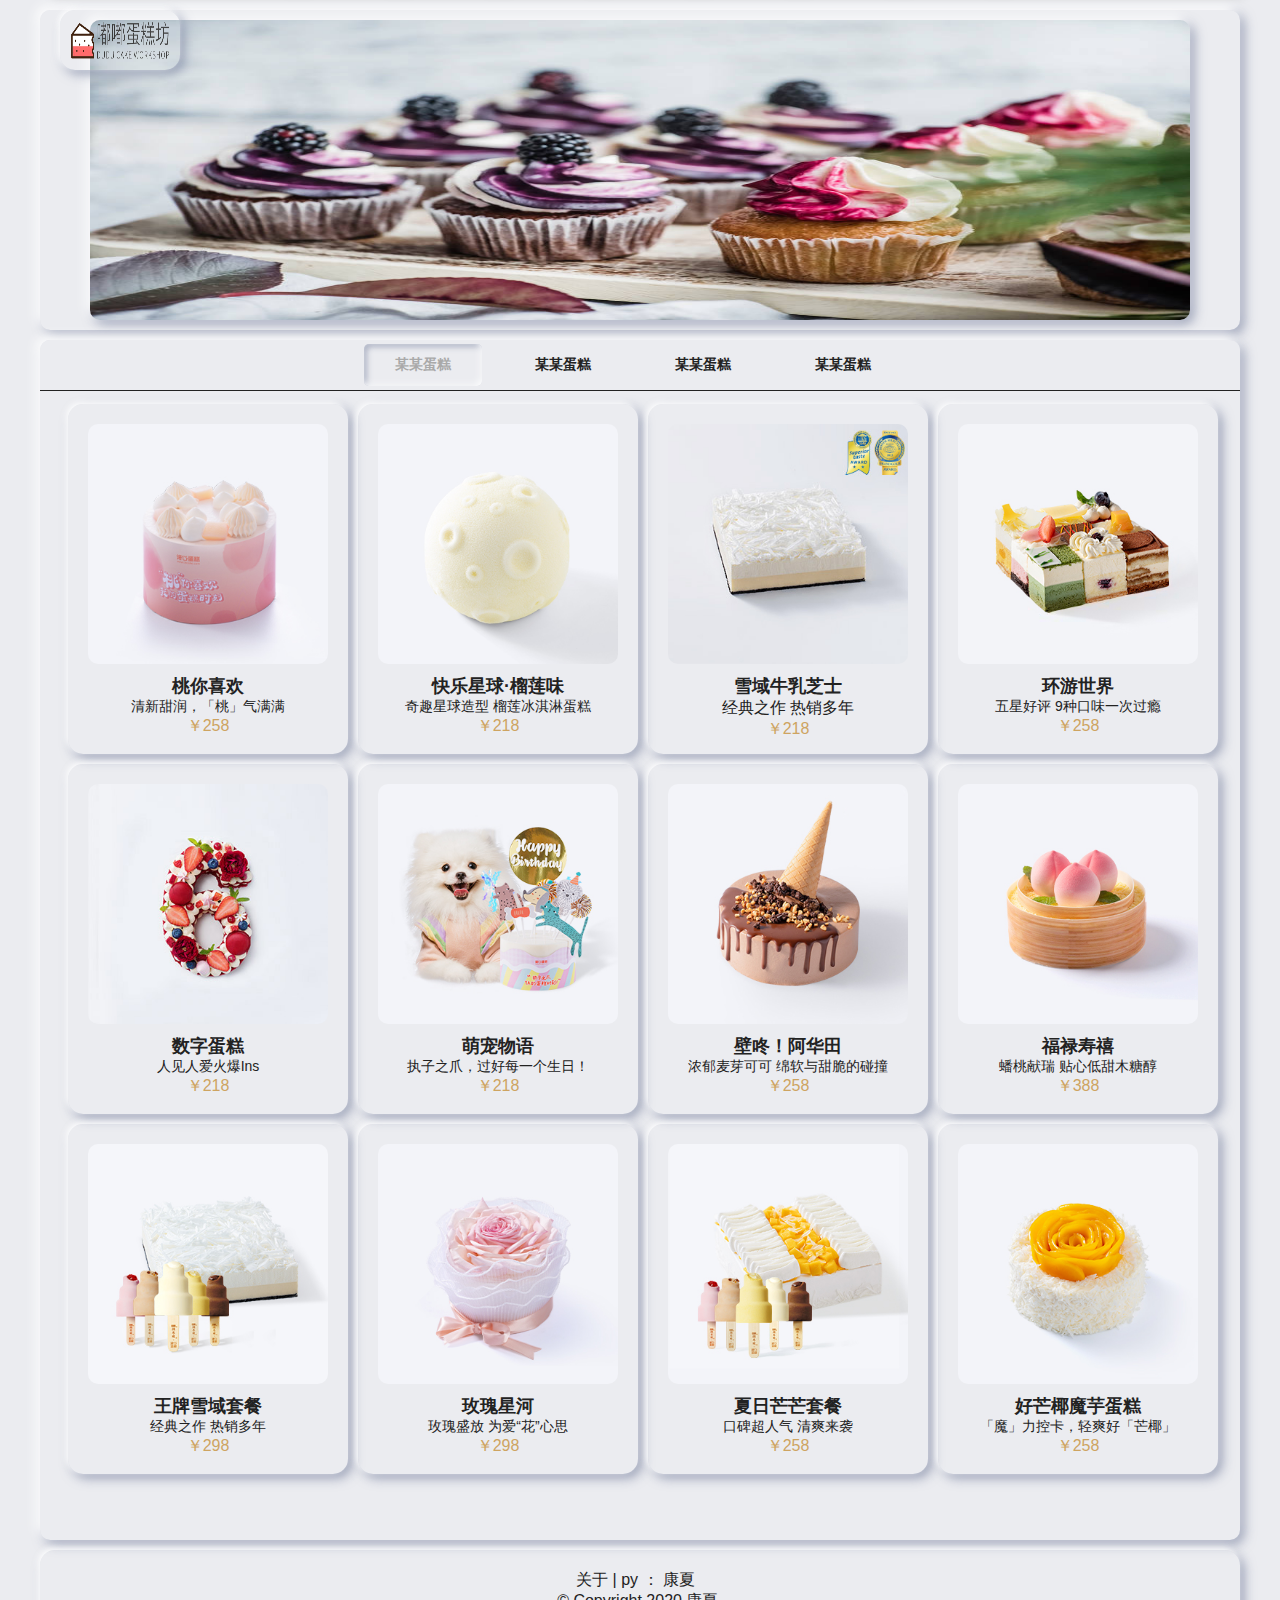
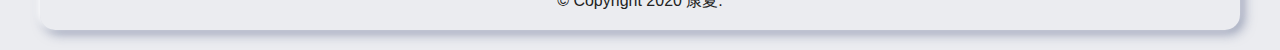
==== dg.html @ d24d9bb9 "康夏" ====
<!DOCTYPE html>
<html>

	<head>
		<meta charset="utf-8" />
		<title>万一是毕业设计</title>
		<link rel="stylesheet" type="text/css" href="css/mian.css" />
		<link rel="stylesheet" type="text/css" href="css/dg.css"/>
		<link rel="stylesheet" type="text/css" href="css/daohang.css"/>
	</head>

	<body>
		<div id="zhu">
			<!--日历-->
			<section>
				<div class="box">
					<div class="containerr">
						<div class="dycalendar"></div>
					</div>
				</div>
			</section>
			<!--回到顶部-->
			<div id="gotop">
				<img src="img/copy.png" alt="gotop" title="回到顶部">
			</div>
			<!--切换样式-->
			<div class="buttons">
				<button class='alt'>
			      <span>♥</span>
			    </button>
			</div>
			<!--顶部-->
			<div class="dingbu">
				<div class="zhezhao"></div>
				<!--logo-->
				<div class="logo" title="你点一下我呀！！！">
					<img src="img/logo.png" />
				</div>
				<!--logo end-->

				<!--关于-->
				<!--<div class="guanyu" title="关于">
					<img src="img/关于.png" />
				</div>-->
				<!--关于end-->

				<!--时间-->
				<div class="time">
					<div>
						<span class="shijian"></span>
						<span>&nbsp;pm</span>
					</div>
				</div>
				<!--时间end-->

				<!--导航栏-->
				<div class="daohang">
					<ul>
						<li class="dhg1" onclick="tz('index.html')">首页</li>
						<li class="dhg1" style="color: #007FD5;">蛋糕</li>
						<li class="dhg1" onclick="tz('jsd.html')">极速达</li>
						<li class="dhg1" onclick="tz('hd.html')">活动</li>
						<li class="dhg1" onclick="tz('sc.html')">食材</li>
						<li class="dhg1" onclick="tz('pp.html')">品牌</li>
						<li class="dhg1" onclick="tz('xw.html')">新闻</li>
						<li class="dhg1" onclick="tz('lx.html')">联系</li>
						<!--<li class="dhg8">9</li>-->
					</ul>
				</div>
				<!--导航栏end-->
			</div>
			<!--顶部end-->

			<!--内容-->
			<div class="zhu1">
				<div class="banner">
					<img src="img/11.jpg"/>
				</div>
				<div class="nr_dg">
						<main class="container">
							<div class="tab-container">
								<div class="tabs">
									<div id="tab1" class="tab active">某某蛋糕</div>
									<div id="tab2" class="tab">某某蛋糕</div>
									<div id="tab3" class="tab">某某蛋糕</div>
									<div id="tab4" class="tab">某某蛋糕</div>
								</div>
								<div class="tab-content">
									<div data-tab="tab1"class="tab_a" style="display: block">
										<ul class="mk2_a">
											<li>
												<img src="img/list/1.jpg"/>
												<div>
													<p class="wz_bt">桃你喜欢</p>
													<p class="wz_nr">清新甜润，「桃」气满满 </p>
													<p class="wz_jg">￥258</p>
												</div>
											</li>
											<li>
												<img src="img/list/2.jpg"/>
												<div>
													<p class="wz_bt">快乐星球·榴莲味</p>
													<p class="wz_nr">奇趣星球造型 榴莲冰淇淋蛋糕 </p>
													<p class="wz_jg">￥218</p>
												</div>
											</li>
											<li>
												<img src="img/list/3.jpg"/>
												<div>
													<p class="wz_bt">雪域牛乳芝士</p>
													<p class="wz _nr"> 经典之作 热销多年 </p>
													<p class="wz_jg">￥218</p>
												</div>
											</li>
											<li>
												<img src="img/list/4.jpg"/>
												<div>
													<p class="wz_bt">环游世界</p>
													<p class="wz_nr">五星好评 9种口味一次过瘾</p>
													<p class="wz_jg">￥258</p>
												</div>
											</li>
											<li>
												<img src="img/list/5.jpg"/>
												<div>
													<p class="wz_bt">数字蛋糕</p>
													<p class="wz_nr">人见人爱火爆Ins</p>
													<p class="wz_jg">￥218</p>
												</div>
											</li>
											<li>
												<img src="img/list/6.jpg"/>
												<div>
													<p class="wz_bt">萌宠物语</p>
													<p class="wz_nr">执子之爪，过好每一个生日！ </p>
													<p class="wz_jg">￥218</p>
												</div>
											</li>
											<li>
												<img src="img/list/7.jpg"/>
												<div>
													<p class="wz_bt">壁咚！阿华田</p>
													<p class="wz_nr">浓郁麦芽可可 绵软与甜脆的碰撞 </p>
													<p class="wz_jg">￥258</p>
												</div>
											</li>
											<li>
												<img src="img/list/8.jpg"/>
												<div>
													<p class="wz_bt">福禄寿禧</p>
													<p class="wz_nr"> 蟠桃献瑞 贴心低甜木糖醇</p>
													<p class="wz_jg">￥388</p>
												</div>
											</li>
											<li>
												<img src="img/list/9.jpg"/>
												<div>
													<p class="wz_bt">王牌雪域套餐</p>
													<p class="wz_nr">经典之作 热销多年 </p>
													<p class="wz_jg">￥298</p>
												</div>
											</li>
											<li>
												<img src="img/list/10.jpg"/>
												<div>
													<p class="wz_bt">玫瑰星河</p>
													<p class="wz_nr"> 玫瑰盛放 为爱“花”心思</p>
													<p class="wz_jg">￥298</p>
												</div>
											</li>
											<li>
												<img src="img/list/11.jpg"/>
												<div>
													<p class="wz_bt">夏日芒芒套餐</p>
													<p class="wz_nr"> 口碑超人气  清爽来袭</p>
													<p class="wz_jg">￥258</p>
												</div>
											</li>
											<li>
												<img src="img/list/12.jpg"/>
												<div>
													<p class="wz_bt">好芒椰魔芋蛋糕</p>
													<p class="wz_nr">「魔」力控卡，轻爽好「芒椰」 </p>
													<p class="wz_jg">￥258</p>
												</div>
											</li>
										</ul>
									</div>
									<div data-tab="tab2"class="tab_a" style="display: none">
										<ul class="mk2_a">
											<li>
												<img src="img/list/1.jpg"/>
												<div>
													<p class="wz_bt">桃你喜欢</p>
													<p class="wz_nr">清新甜润，「桃」气满满 </p>
													<p class="wz_jg">￥258</p>
												</div>
											</li>
											<li>
												<img src="img/list/2.jpg"/>
												<div>
													<p class="wz_bt">快乐星球·榴莲味</p>
													<p class="wz_nr">奇趣星球造型 榴莲冰淇淋蛋糕 </p>
													<p class="wz_jg">￥218</p>
												</div>
											</li>
											<li>
												<img src="img/list/3.jpg"/>
												<div>
													<p class="wz_bt">雪域牛乳芝士</p>
													<p class="wz _nr"> 经典之作 热销多年 </p>
													<p class="wz_jg">￥218</p>
												</div>
											</li>
											<li>
												<img src="img/list/4.jpg"/>
												<div>
													<p class="wz_bt">环游世界</p>
													<p class="wz_nr">五星好评 9种口味一次过瘾</p>
													<p class="wz_jg">￥258</p>
												</div>
											</li>
											<li>
												<img src="img/list/5.jpg"/>
												<div>
													<p class="wz_bt">数字蛋糕</p>
													<p class="wz_nr">人见人爱火爆Ins</p>
													<p class="wz_jg">￥218</p>
												</div>
											</li>
											<li>
												<img src="img/list/6.jpg"/>
												<div>
													<p class="wz_bt">萌宠物语</p>
													<p class="wz_nr">执子之爪，过好每一个生日！ </p>
													<p class="wz_jg">￥218</p>
												</div>
											</li>
											<li>
												<img src="img/list/7.jpg"/>
												<div>
													<p class="wz_bt">壁咚！阿华田</p>
													<p class="wz_nr">浓郁麦芽可可 绵软与甜脆的碰撞 </p>
													<p class="wz_jg">￥258</p>
												</div>
											</li>
											<li>
												<img src="img/list/8.jpg"/>
												<div>
													<p class="wz_bt">福禄寿禧</p>
													<p class="wz_nr"> 蟠桃献瑞 贴心低甜木糖醇</p>
													<p class="wz_jg">￥388</p>
												</div>
											</li>
											<li>
												<img src="img/list/9.jpg"/>
												<div>
													<p class="wz_bt">王牌雪域套餐</p>
													<p class="wz_nr">经典之作 热销多年 </p>
													<p class="wz_jg">￥298</p>
												</div>
											</li>
											<li>
												<img src="img/list/10.jpg"/>
												<div>
													<p class="wz_bt">玫瑰星河</p>
													<p class="wz_nr"> 玫瑰盛放 为爱“花”心思</p>
													<p class="wz_jg">￥298</p>
												</div>
											</li>
											<li>
												<img src="img/list/11.jpg"/>
												<div>
													<p class="wz_bt">夏日芒芒套餐</p>
													<p class="wz_nr"> 口碑超人气  清爽来袭</p>
													<p class="wz_jg">￥258</p>
												</div>
											</li>
											<li>
												<img src="img/list/12.jpg"/>
												<div>
													<p class="wz_bt">好芒椰魔芋蛋糕</p>
													<p class="wz_nr">「魔」力控卡，轻爽好「芒椰」 </p>
													<p class="wz_jg">￥258</p>
												</div>
											</li>
										</ul>
									</div>
									<div data-tab="tab3"class="tab_a" style="display: none">
										<ul class="mk2_a">
											<li>
												<img src="img/list/1.jpg"/>
												<div>
													<p class="wz_bt">桃你喜欢</p>
													<p class="wz_nr">清新甜润，「桃」气满满 </p>
													<p class="wz_jg">￥258</p>
												</div>
											</li>
											<li>
												<img src="img/list/2.jpg"/>
												<div>
													<p class="wz_bt">快乐星球·榴莲味</p>
													<p class="wz_nr">奇趣星球造型 榴莲冰淇淋蛋糕 </p>
													<p class="wz_jg">￥218</p>
												</div>
											</li>
											<li>
												<img src="img/list/3.jpg"/>
												<div>
													<p class="wz_bt">雪域牛乳芝士</p>
													<p class="wz _nr"> 经典之作 热销多年 </p>
													<p class="wz_jg">￥218</p>
												</div>
											</li>
											<li>
												<img src="img/list/4.jpg"/>
												<div>
													<p class="wz_bt">环游世界</p>
													<p class="wz_nr">五星好评 9种口味一次过瘾</p>
													<p class="wz_jg">￥258</p>
												</div>
											</li>
											<li>
												<img src="img/list/5.jpg"/>
												<div>
													<p class="wz_bt">数字蛋糕</p>
													<p class="wz_nr">人见人爱火爆Ins</p>
													<p class="wz_jg">￥218</p>
												</div>
											</li>
											<li>
												<img src="img/list/6.jpg"/>
												<div>
													<p class="wz_bt">萌宠物语</p>
													<p class="wz_nr">执子之爪，过好每一个生日！ </p>
													<p class="wz_jg">￥218</p>
												</div>
											</li>
											<li>
												<img src="img/list/7.jpg"/>
												<div>
													<p class="wz_bt">壁咚！阿华田</p>
													<p class="wz_nr">浓郁麦芽可可 绵软与甜脆的碰撞 </p>
													<p class="wz_jg">￥258</p>
												</div>
											</li>
											<li>
												<img src="img/list/8.jpg"/>
												<div>
													<p class="wz_bt">福禄寿禧</p>
													<p class="wz_nr"> 蟠桃献瑞 贴心低甜木糖醇</p>
													<p class="wz_jg">￥388</p>
												</div>
											</li>
											<li>
												<img src="img/list/9.jpg"/>
												<div>
													<p class="wz_bt">王牌雪域套餐</p>
													<p class="wz_nr">经典之作 热销多年 </p>
													<p class="wz_jg">￥298</p>
												</div>
											</li>
											<li>
												<img src="img/list/10.jpg"/>
												<div>
													<p class="wz_bt">玫瑰星河</p>
													<p class="wz_nr"> 玫瑰盛放 为爱“花”心思</p>
													<p class="wz_jg">￥298</p>
												</div>
											</li>
											<li>
												<img src="img/list/11.jpg"/>
												<div>
													<p class="wz_bt">夏日芒芒套餐</p>
													<p class="wz_nr"> 口碑超人气  清爽来袭</p>
													<p class="wz_jg">￥258</p>
												</div>
											</li>
											<li>
												<img src="img/list/12.jpg"/>
												<div>
													<p class="wz_bt">好芒椰魔芋蛋糕</p>
													<p class="wz_nr">「魔」力控卡，轻爽好「芒椰」 </p>
													<p class="wz_jg">￥258</p>
												</div>
											</li>
										</ul>
									</div>
									<div data-tab="tab4"class="tab_a" style="display: none">
										<ul class="mk2_a">
											<li>
												<img src="img/list/1.jpg"/>
												<div>
													<p class="wz_bt">桃你喜欢</p>
													<p class="wz_nr">清新甜润，「桃」气满满 </p>
													<p class="wz_jg">￥258</p>
												</div>
											</li>
											<li>
												<img src="img/list/2.jpg"/>
												<div>
													<p class="wz_bt">快乐星球·榴莲味</p>
													<p class="wz_nr">奇趣星球造型 榴莲冰淇淋蛋糕 </p>
													<p class="wz_jg">￥218</p>
												</div>
											</li>
											<li>
												<img src="img/list/3.jpg"/>
												<div>
													<p class="wz_bt">雪域牛乳芝士</p>
													<p class="wz _nr"> 经典之作 热销多年 </p>
													<p class="wz_jg">￥218</p>
												</div>
											</li>
											<li>
												<img src="img/list/4.jpg"/>
												<div>
													<p class="wz_bt">环游世界</p>
													<p class="wz_nr">五星好评 9种口味一次过瘾</p>
													<p class="wz_jg">￥258</p>
												</div>
											</li>
											<li>
												<img src="img/list/5.jpg"/>
												<div>
													<p class="wz_bt">数字蛋糕</p>
													<p class="wz_nr">人见人爱火爆Ins</p>
													<p class="wz_jg">￥218</p>
												</div>
											</li>
											<li>
												<img src="img/list/6.jpg"/>
												<div>
													<p class="wz_bt">萌宠物语</p>
													<p class="wz_nr">执子之爪，过好每一个生日！ </p>
													<p class="wz_jg">￥218</p>
												</div>
											</li>
											<li>
												<img src="img/list/7.jpg"/>
												<div>
													<p class="wz_bt">壁咚！阿华田</p>
													<p class="wz_nr">浓郁麦芽可可 绵软与甜脆的碰撞 </p>
													<p class="wz_jg">￥258</p>
												</div>
											</li>
											<li>
												<img src="img/list/8.jpg"/>
												<div>
													<p class="wz_bt">福禄寿禧</p>
													<p class="wz_nr"> 蟠桃献瑞 贴心低甜木糖醇</p>
													<p class="wz_jg">￥388</p>
												</div>
											</li>
											<li>
												<img src="img/list/9.jpg"/>
												<div>
													<p class="wz_bt">王牌雪域套餐</p>
													<p class="wz_nr">经典之作 热销多年 </p>
													<p class="wz_jg">￥298</p>
												</div>
											</li>
											<li>
												<img src="img/list/10.jpg"/>
												<div>
													<p class="wz_bt">玫瑰星河</p>
													<p class="wz_nr"> 玫瑰盛放 为爱“花”心思</p>
													<p class="wz_jg">￥298</p>
												</div>
											</li>
											<li>
												<img src="img/list/11.jpg"/>
												<div>
													<p class="wz_bt">夏日芒芒套餐</p>
													<p class="wz_nr"> 口碑超人气  清爽来袭</p>
													<p class="wz_jg">￥258</p>
												</div>
											</li>
											<li>
												<img src="img/list/12.jpg"/>
												<div>
													<p class="wz_bt">好芒椰魔芋蛋糕</p>
													<p class="wz_nr">「魔」力控卡，轻爽好「芒椰」 </p>
													<p class="wz_jg">￥258</p>
												</div>
											</li>
										</ul>
									</div>
								</div>
							</div>
						</main>
					</div>
			</div>
			<!--内容end-->

			<!--底部布局-->
			<div class="bottom">
				<div>
					<p>
						关于&nbsp;|&nbsp;py&nbsp：&nbsp康夏&nbsp&nbsp
					</p>
					<p>
						© Copyright 2020 康夏.
					</p>
				</div>
			</div>
			<!--底部end-->
		</div>
		<script src="js/qiehuan.js" type="text/javascript" charset="utf-8"></script>
		<script src="js/index.js" type="text/javascript" charset="utf-8"></script>
		<script src="js/dycalendar.min.js" type="text/javascript" charset="utf-8"></script>
		<script src="js/rili.js" type="text/javascript" charset="utf-8"></script>
		<script src="js/tab.js" type="text/javascript" charset="utf-8"></script>
</html>
---- css/mian.css ----
html,
body {
	-moz-user-select: none;
	-khtml-user-select: none;
	user-select: none;
}

h3,p,.daohang>ul li,
.time:hover {
	cursor: pointer;
}
ul li{
	list-style: none;
}
html {
	--bg: #ebecf0;
	--base: #222;
	--radius: 50px;
	background: var(--bg);
}

* {
	/*color: var(--base)!important;*/
	padding: 0;
	margin: 0;
	box-sizing: border-box;
	font-family: '楷体_GB2312', sans-serif;
}

body {
	/*background: #ebecf0;*/
	display: flex;
	justify-content: center;
	align-items: center;
	min-height: 100vh;
	/*background: #ebecf0;*/
	color: var(--base);
	background: var(--bg);
}

img,button {
	outline: none ! important;
}

#zhu {
	width: 1200px;
	/*background: #ebecf0;*/
	margin: 0 auto;
	position: relative;
}


/*圆角样式,平移*/

.dingbu,
.bottom {
	box-shadow: -2px -2px 6px rgb(255, 255, 255), 4px 4px 12px rgba(121, 130, 160, 0.747);
}


/*平移*/

.bottom,
.zhu1 {
	animation: zhu1 1s linear forwards;
}


/*切换样式*/

.buttons {
	display: block;
	margin-left: 1250px;
	margin-top: -5px;
	justify-content: flex-start;
	z-index: 999;
	position: fixed;
}

button {
	color: var(--base);
	display: inherit;
	background: var(--bg);
	width: 60px;
	height: 60px;
	font-weight: 6000;
	margin-top: 20px;
	font-family: termina, sans-serif;
	font-size: 2rem;
	border-radius: var(--radius);
	z-index: 1;
	transform-style: preserve-3d;
	transition: 0.2s ease-out;
}

button:hover.main span {
	color: #fff;
	mix-blend-mode: difference;
}

button:hover.alt span {
	mix-blend-mode: difference;
	color: white;
}

button.main {
	background: var(--base);
	color: var(--bg);
}

button::before {
	content: "";
	position: absolute;
	left: 0;
	top: 0;
	width: 100%;
	height: 100%;
	border-radius: var(--radius);
	z-index: 2;
	box-shadow: -5px -6px 10px var(--bg);
	-webkit-filter: brightness(1.2);
	filter: brightness(1.2);
	-webkit-transition: 0.3s ease-out;
	transition: 0.3s ease-out;
	pointer-events: none;
}

button::after {
	content: "";
	position: absolute;
	left: 0;
	top: 0;
	width: 100%;
	height: 100%;
	border-radius: var(--radius);
	z-index: 2;
	box-shadow: 5px 10px 15px var(--bg);
	-webkit-filter: brightness(0.8);
	filter: brightness(0.8);
	-webkit-transition: 0.3s ease-out;
	transition: 0.3s ease-out;
	pointer-events: none;
}

button:active.alt::after {
	box-shadow: inset 4px 4px 8px var(--bg);
}

button:active.alt::before {
	box-shadow: inset -2px -2px 8px var(--bg);
}

button:active.main::after {
	box-shadow: 2px 5px 6px var(--bg);
}

button:active.main::before {
	box-shadow: inset -2px -2px 8px var(--base);
}


/*日历*/

section .box {
	position: fixed;
	z-index: 100;
	display: none;
}

section .box .containerr {
	position: relative;
	display: flex;
	justify-content: center;
	align-items: center;
	width: 400px;
	height: 330px;
	top: 90px;
	left: 910px;
	background-color: rgba(255, 255, 255, 0.1);
	box-shadow: 0 25px 45px rgba(0, 0, 0, 0.1);
	border: 1px solid rgba(255, 255, 255, .5);
	border-right: 1px solid rgba(255, 255, 255, .2);
	border-bottom: 1px solid rgba(255, 255, 255, .2);
	border-radius: 10px;
	backdrop-filter: blur(10px);
	/* -webkit-backdrop-filter: blur(50px); */
	-moz-backdrop-filter: blur(20px);
	/* filter: grayscale(50%); */
	/* filter: opacity(50%) */
	/* filter: blur(2px); */
}

section .box .containerr .dycalendar {
	width: 90%;
}

section .box .containerr .dycalendar table {
	width: 100%;
	margin-top: 30px;
	/*margin: 20px;*/
}

.dycalendar-month-container .dycalendar-body table tr td {
	color: var(--base);
	cursor: pointer;
	/*margin-top: 300px;*/
}

.dycalendar-month-container .dycalendar-body table tr:nth-child(1) td {
	background-color: rgba(255, 255, 255, 0.5);
	border-radius: 10px;
	font-weight: 400;
	/*margin-top: 100px;*/
}

.dycalendar-month-container .dycalendar-body table tr td:hover {
	background-color: #fff;
	border-radius: 10px;
	color: #000;
}

.dycalendar-month-container .dycalendar-target-date,
.dycalendar-month-container .dycalendar-today-date {
	background-color: #fff;
	color: #000 !important;
}

.dycalendar-month-container .dycalendar-header .dycalendar-prev-next-btn.prev-btn,
.dycalendar-month-container .dycalendar-header .dycalendar-prev-next-btn.next-btn {
	background-color: rgba(255, 255, 255, 0.1);
	color: var(--base);
	width: 14px;
	height: 13px;
	border-radius: 10px;
	display: flex;
	justify-content: center;
	align-items: center;
	font-size: 20px;
}

.dycalendar-month-container .dycalendar-span-month-year {
	color: var(--base);
	width: 100%;
	height: 3px;
	display: flex;
	justify-content: center;
	align-items: center;
	font-size: 18px;
}

.dycalendar-container {
	display: inline-block;
	border: 1px solid #eee;
}

.dycalendar-container.round-edge {
	border-radius: 5%;
	-o-border-radius: 5%;
	-moz-border-radius: 5%;
	-webkit-border-radius: 5%;
}

.dycalendar-day-container {
	padding: 10px;
	text-align: center;
	font-family: Arial;
}

.dycalendar-day-container div {
	padding: 0;
	margin-bottom: 10px;
}

.dycalendar-day-container .dycalendar-span-day {
	font-size: 110%;
}

.dycalendar-day-container .dycalendar-span-date {
	font-size: 250%;
}

.dycalendar-day-container .dycalendar-span-month-year {
	font-size: 90%;
}

.dycalendar-month-container {
	/*padding: 10px;*/
	margin-top: 60px;
	text-align: center;
	font-family: Arial;
	height: 300px;
}

.dycalendar-month-container div {
	padding: 0;
	margin-bottom: 10px;
}

.dycalendar-month-container .dycalendar-header {
	position: relative;
}

.dycalendar-month-container .dycalendar-header .dycalendar-prev-next-btn {
	position: absolute;
	top: 0;
	cursor: pointer;
}

.dycalendar-month-container .dycalendar-header .dycalendar-prev-next-btn.prev-btn {
	left: 70px;
	top: -5px;
}

.dycalendar-month-container .dycalendar-header .dycalendar-prev-next-btn.next-btn {
	right: 70px;
	top: -5px;
}

.dycalendar-month-container .dycalendar-span-month-year {
	margin: 5px;
	cursor: pointer;
}

.dycalendar-month-container .dycalendar-body table tr td {
	padding: 7px;
}

.dycalendar-month-container .dycalendar-target-date,
.dycalendar-month-container .dycalendar-today-date {
	background-color: #fff;
	color: #fff;
	border-radius: 10px;
}

.dycalendar-container.gradient {
	background: #fff;
	background: linear-gradient(#fff, #d3d3d3);
	background: -o-linear-gradient(#fff, #d3d3d3);
	background: -moz-linear-gradient(#fff, #d3d3d3);
	background: -webkit-linear-gradient(#fff, #d3d3d3);
}

.dycalendar-container.skin-black {
	color: #fff;
	background-color: #111;
	border: 0;
}

.dycalendar-container.skin-black.gradient {
	background: #fff;
	background: linear-gradient(#555, #111);
	background: -o-linear-gradient(#555, #111);
	background: -moz-linear-gradient(#555, #111);
	background: -webkit-linear-gradient(#555, #111);
}

.dycalendar-container.skin-black .dycalendar-target-date,
.dycalendar-container.skin-black .dycalendar-today-date {
	background-color: #fff;
	color: #111;
	border-radius: 2px;
}

.dycalendar-container.skin-blue {
	color: #fff;
	background-color: #3c99d3;
	border: 0;
}

.dycalendar-container.skin-blue.gradient {
	background: #3c99d3;
	background: linear-gradient(#5ebbf5, #3c99d3);
	background: -o-linear-gradient(#5ebbf5, #3c99d3);
	background: -moz-linear-gradient(#5ebbf5, #3c99d3);
	background: -webkit-linear-gradient(#5ebbf5, #3c99d3);
}

.dycalendar-container.skin-blue .dycalendar-target-date,
.dycalendar-container.skin-blue .dycalendar-today-date {
	background-color: #fff;
	color: #3c99d3;
	border-radius: 2px;
}

.dycalendar-container.skin-green {
	color: #fff;
	background-color: #2bb063;
	border: 0;
}

.dycalendar-container.skin-green.gradient {
	background: #2bb063;
	background: linear-gradient(#3dd175, #2bb063);
	background: -o-linear-gradient(#3dd175, #2bb063);
	background: -moz-linear-gradient(#3dd175, #2bb063);
	background: -webkit-linear-gradient(#3dd175, #2bb063)
}

.dycalendar-container.skin-green .dycalendar-target-date,
.dycalendar-container.skin-green .dycalendar-today-date {
	background-color: #fff;
	background-color: #fff;
	color: #975ea4;
	border-radius: 2px;
}

.dycalendar-container.skin-red {
	color: #fff;
	background-color: #e94d40;
}
/*顶部的(导航+关于)*/
	
	.dingbu {
		height: 80px;
		width: 1200px;
		top: -90px;
		left: 0;
		right: 0;
		margin: 0 auto;
		position: fixed;
		background: var(--bg);
		/*background: rgba(0,0,0,0);*/
		border-radius: 0 0 10px 10px;
		box-shadow: 1px 0px 0px rgba(0, 0, 0, 0.1) inset, 8px 5px 10px darkgray;
		z-index: 20;
		animation: dingbu 1s linear forwards;
	}
	
	@keyframes dingbu {
		0% {
			top: -90;
		}
		100% {
			top: 0px;
		}
	}
	
	@keyframes dingbu1 {
		0% {
			top: 0;
		}
		100% {
			top: -90px;
		}
	}
	/*logo的*/
	
	.logo {
		width: 100px;
		height: 50px;
		position: fixed;
		top: 10px;
		margin-left: 20px;
		z-index: 6666;
		cursor: pointer;
		animation: logo1 3s linear;
		/*z-index: 6666;*/
	}
	/*进入动画—跳动*/
	
	@keyframes logo1 {
		0% {
			top: -55px;
			transform: scale(0.9);
		}
		25% {
			top: 30px;
			transform: scale(0.8);
		}
		50% {
			top: 0px;
			transform: scale(0.9);
		}
		65% {
			top: 25px;
			transform: scale(0.8);
		}
		75% {
			top: 10px;
			transform: scale(0.9);
		}
		85% {
			top: 5px;
			transform: scale(0.8);
		}
		100% {
			top: 10px;
			transform: scale(1);
		}
	}
	
	@keyframes logo {
		0% {
			transform: scale(1);
			margin-left: 20px;
		}
		20% {
			transform: scale(0.9);
			margin-left: 20px;
		}
		50% {
			transform: scale(1);
			margin-left: 20px;
		}
		100% {
			margin-left: -130px;
		}
	}
	
	@keyframes logo2 {
		0% {
			transform: scale(1);
			margin-left: -130px;
		}
		20% {
			transform: scale(0.9);
			margin-left: -130px;
		}
		50% {
			transform: scale(1);
			margin-left: -130px;
		}
		100% {
			margin-left: 20px;
		}
	}
	
	.logo>img {
		width: 120px;
		height: 60px;
		border-radius: 15px;
		/*box-shadow: 8px 5px 10px darkgray;*/
		box-shadow: -2px -2px 6px rgb(255, 255, 255), 4px 4px 12px rgba(121, 130, 160, 0.747);
	}
	/*end*/
		/*导航*/
	
	.daohang {
		width: 850px;
		height: 70px;
		/*background: lawngreen;*/
		position: absolute;
		top: 5px;
		left: 150px;
	}
	.daohang>ul li a{
		text-decoration: none;
		color: var(--base);
	}
	.daohang>ul li {
		/*width: 0px;
	height: 0px;
	margin-left: 20px;
	border-radius: 100px;
	background: #fff;
	box-shadow: 0.1px 0.1px 0.1px rgba(0,0,0,0.2) inset,8px 5px 10px darkgray;
	list-style: none;
	position: absolute;
	text-align: center;
	line-height: 70px;
	color: rgba(0,0,0,0);
	cursor: pointer;
	*/
		position: absolute;
		/*width: 60%;*/
		/*padding:10px ;*/
		box-shadow: -2px -2px 6px rgb(255, 255, 255), 4px 4px 12px rgba(121, 130, 160, 0.747);
		/*background: #ebecf0;*/
		outline: none;
		border: none;
		font-size: 18px;
		border-radius: 50px;
		margin-bottom: 15px;
		color: var(--base);
		font-weight: 500;
		font-family: 'Poppins', sans-serif;
		display: inline-block;
		text-align: center;
		line-height: 70px;
	}

	/*遮罩*/
	
	.zhezhao {
		position: absolute;
		width: 120px;
		height: 80px;
		background: var(--bg);
		/*opacity: 0.5;*/
		left: 10px;
		z-index: 2;
	}
		/*时间*/
	
	.time {
		width: 80px;
		height: 50px;
		text-align: center;
		/*background: #ebecf0;*/
		box-shadow: -2px -2px 6px rgb(255, 255, 255), 4px 4px 12px rgba(121, 130, 160, 0.747);
		position: absolute;
		right: 15px;
		top: 15px;
		border-radius: 30px;
	}
	
	.time:active {
		box-shadow: inset -2px -2px 6px rgb(255, 255, 255), inset 2px 2px 6px rgba(121, 130, 160, 0.747);
		color: #185ef0;
	}
	
	.time>div {
		width: 110px;
		height: 25px;
		position: absolute;
		top: 15px;
		left: 5px;
		border-radius: 30px;
	}
	
	.time>div>span {
		float: left;
		line-height: 20px;
		font-size: 10px;
	}
	/*end*/
		/*回到顶部*/
	
	#gotop {
		position: fixed;
		display: none;
		margin-left: 1250px;
		bottom: 40px;
	}
	
	#gotop img {
		width: 80px;
		height: 100px;
	}
	
	#gotop img:hover {
		cursor: pointer;
	}
	/*底部*/
	
	.bottom {
		width: 100%;
		height: 80px;
		/*background: #ebecf0;*/
		position: relative;
		border-radius: 15px;
		margin: 10px auto 20px;
		text-align: center;
		color: var(--base);
	}
	
	.bottom>div {
		position: absolute;
		top: 20px;
		left: 0;
		right: 0;
		margin: 0 auto;
	}
		.zhu1 {
		top: 0px;
		width: 1200px;
		/*background: #ebecf0;*/
		margin: 0 auto;
		position: relative;
	}
	
	@keyframes zhu1 {
		0% {
			top: 0;
		}
		100% {
			top: 80px;
		}
	}
	
	@keyframes zhu11 {
		0% {
			top: 80px;
		}
		100% {
			top: 0px;
		}
	}
---- css/dg.css ----
.banner{
	height: 320px;
	position: relative;
	margin-top: 10px;
	border-radius: 10px;
	box-shadow: -4px -4px 12px rgb(255, 255, 255), 4px 4px 12px rgba(121, 130, 160, 0.747);
}
.banner>img{
	width: 1100px;
	height: 300px;
	position: absolute;
	top: 10px;
	left: 50px;
	border-radius: 10px;
	border-radius: 10px;
	box-shadow: -4px -4px 12px rgb(255, 255, 255), 4px 4px 12px rgba(121, 130, 160, 0.747);
}
.nr_dg{
		position: relative;
		width: 1200px;
		/*background: darkblue;*/
		height: 1200px;
		margin-top: 10px;
		border-radius: 10px;
		box-shadow: -4px -4px 12px rgb(255, 255, 255), 4px 4px 12px rgba(121, 130, 160, 0.747);
	}
	/*选项卡*/
	#tab1{
		margin-left: 320px;
	}
	.mk2_a{
		margin-left: 20px;
	}
	.mk2_a li {
		position: relative;
		width: 280px;
		height: 350px;
		border-radius: 15px;
		list-style: none;
		float: left;
		margin: 5px;
		box-shadow: -2px -2px 6px rgb(255, 255, 255), 4px 4px 12px rgba(121, 130, 160, 0.747);
	}
	.jrtj{
		border: none !important;
		position: relative;
		margin-top: 10px;
		height: 40px;
		border-radius: 15px;
		box-shadow: -4px -4px 12px rgb(255, 255, 255), 4px 4px 12px rgba(121, 130, 160, 0.747);
	}
	.mk2_a img{
		width: 240px;
		left: 0;
		right: 0;
		margin: 20px auto;
		/*height: 150px;*/
		border-radius: 10px;
		position: absolute;
	}
	.mk2_a div{
		width: 230px;
		height: 70px;
		/*background: aqua;*/
		position: absolute;
		bottom: 10px;
		left: 0;
		right: 0;
		margin: 0 auto;
		text-align: center;
	}
	.wz_bt{
		font-size: 18px;
		font-weight: bolder;
	}
	.wz_nr{
		font-size: 14px;
	}
	.wz_jg{
		color: #cea461;
	}
	.container {
		display: flex;
		width: 1200px;
		height: 1200px;
		min-width: 375px;
		overflow: auto;
	}
	
	.tab-container {
		padding: 0px;
		width: 100%;
		height: 100%;
	}
	
	.tabs {
		padding: 4px;
		/* border-radius: 12px 12px 0 0; */
		border-top-left-radius: 10px;
		border-top-right-radius: 10px;
		background: var(--bg);
		/*box-shadow: -4px -4px 12px rgb(255, 255, 255),
  4px 4px 12px rgba(121, 130, 160, 0.747);*/
		display: flex;
		border-bottom: 1px solid var(--base);
	}
	
	.tab {
		padding: 12px 31px;
		cursor: pointer;
		transition: 0.3s;
		margin-left: 22px;
		font-weight: bold;
		font-size: 14px;
	}
	
	.tab.active {
		border-radius: 5px;
		background: var(--bg);
		box-shadow: inset -2px -2px 6px rgb(255, 255, 255), inset 2px 2px 6px rgba(121, 130, 160, 0.747);
		color: #A9A9A9;
	}
	
	.tab-content {
		height: 241px;
		margin-top: 5px;
		padding: 3px;
		border-radius: 16px;
		background: var(--bg);
		/*box-shadow: -4px -4px 12px rgb(255, 255, 255),
  4px 4px 12px rgba(121, 130, 160, 0.747);*/
	}
	

	.tab-content>div {
		animation: fadeIn 1.3s;
	}
	
	/*.tab-content h2 {
		margin-bottom: 24px;
		font-weight: 400;
	}
	*/
	@keyframes fadeIn {
		from {
			opacity: 0;
		}
		to {
			opacity: 1;
		}
	}
	
	@media (max-width: 838px) {
		.tab-container {
			width: 100%;
		}
	}
	
	@media (min-width: 375px) and (max-width: 418px) {
		.tab {
			padding: 12px 24px;
		}
	}
---- css/daohang.css ----
.daohang>ul>li{
		width: 70px;
		height: 70px;
	}
	.daohang>ul li:active {
		box-shadow: inset -2px -2px 6px rgb(255, 255, 255), inset 2px 2px 6px rgba(121, 130, 160, 0.747);
		color: #185ef0;
	}
	
	.daohang>ul>li:nth-child(1) {
		left: 70px;
	}
	
	.daohang>ul>li:nth-child(2) {
		left: 170px;
	}
	
	.daohang>ul>li:nth-child(3) {
		left: 270px;
	}
	
	.daohang>ul>li:nth-child(4) {
		left: 370px;
	}
	
	.daohang>ul>li:nth-child(5) {
		left: 470px;
	}
	
	.daohang>ul>li:nth-child(6) {
		left: 570px;
	}
	
	.daohang>ul>li:nth-child(7) {
		left: 670px;
	}
	
	.daohang>ul>li:nth-child(8) {
		left: 770px;
	}
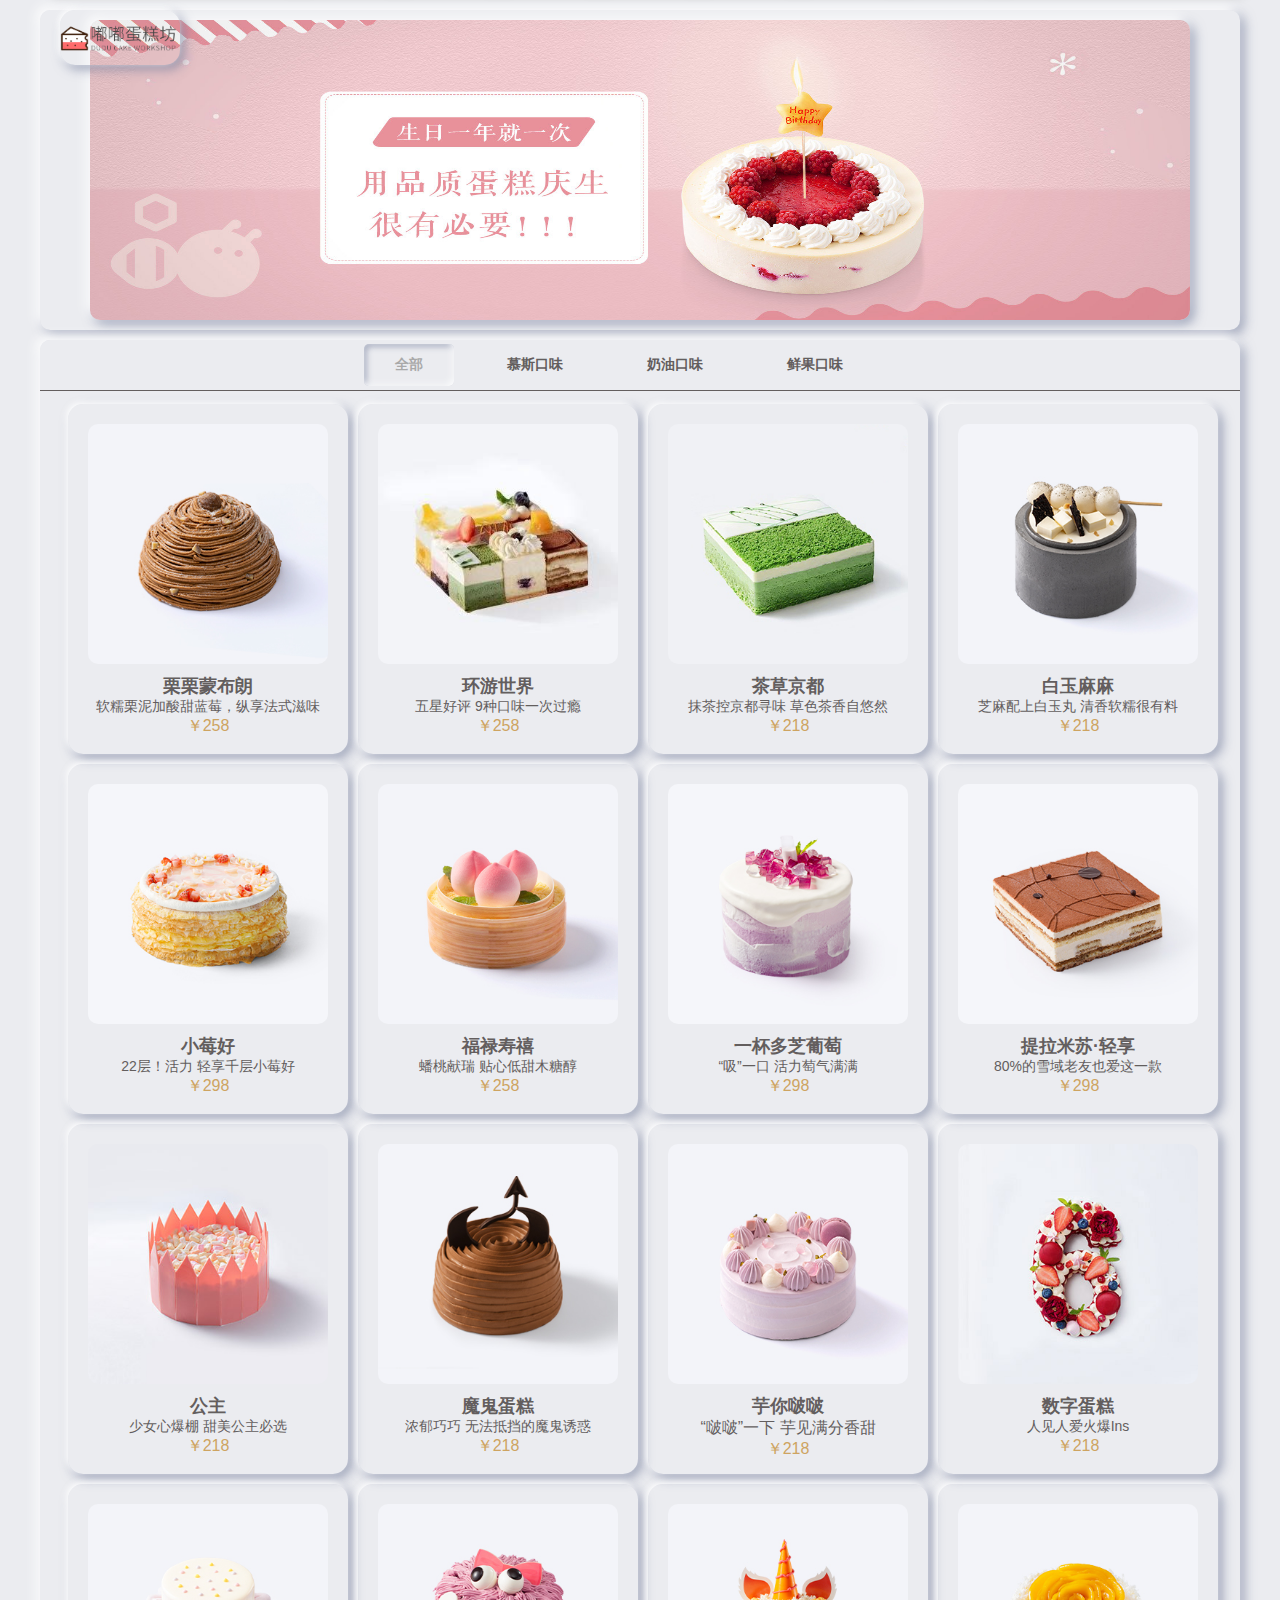
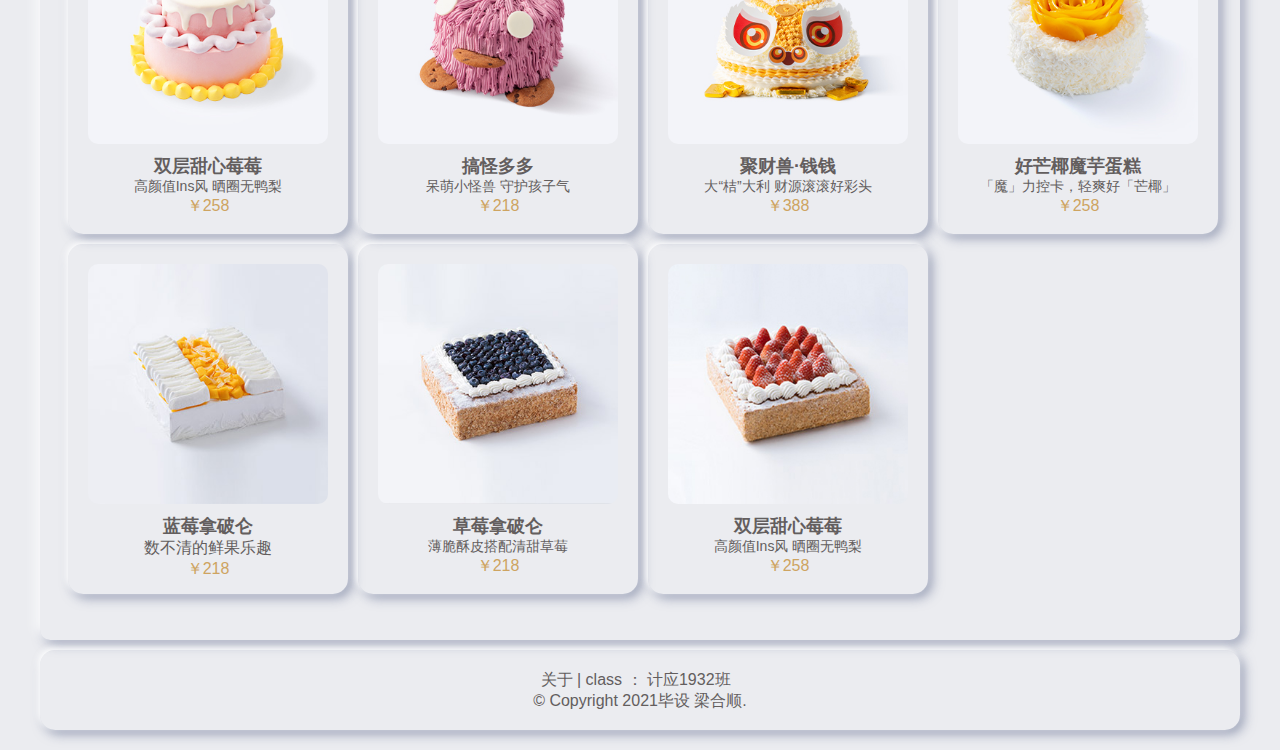
==== commit 6283de59: "康夏" ====
--- a/dg.html
+++ b/dg.html
@@ -3,10 +3,11 @@
 
 	<head>
 		<meta charset="utf-8" />
-		<title>万一是毕业设计</title>
+		<title>嘟嘟蛋糕坊----🎂</title>
+		<link rel="icon" type="image/x-ico" href="img/html.ico" />
 		<link rel="stylesheet" type="text/css" href="css/mian.css" />
-		<link rel="stylesheet" type="text/css" href="css/dg.css"/>
-		<link rel="stylesheet" type="text/css" href="css/daohang.css"/>
+		<link rel="stylesheet" type="text/css" href="css/dg.css" />
+		<link rel="stylesheet" type="text/css" href="css/daohang.css" />
 	</head>
 
 	<body>
@@ -26,8 +27,8 @@
 			<!--切换样式-->
 			<div class="buttons">
 				<button class='alt'>
-			      <span>♥</span>
-			    </button>
+					<span>♥</span>
+				</button>
 			</div>
 			<!--顶部-->
 			<div class="dingbu">
@@ -58,7 +59,7 @@
 					<ul>
 						<li class="dhg1" onclick="tz('index.html')">首页</li>
 						<li class="dhg1" style="color: #007FD5;">蛋糕</li>
-						<li class="dhg1" onclick="tz('jsd.html')">极速达</li>
+						<li class="dhg1" onclick="tz('jsd.html')">蛋糕名录</li>
 						<li class="dhg1" onclick="tz('hd.html')">活动</li>
 						<li class="dhg1" onclick="tz('sc.html')">食材</li>
 						<li class="dhg1" onclick="tz('pp.html')">品牌</li>
@@ -74,422 +75,394 @@
 			<!--内容-->
 			<div class="zhu1">
 				<div class="banner">
-					<img src="img/11.jpg"/>
+					<img src="./img/banner1/wb.jpg" />
 				</div>
 				<div class="nr_dg">
-						<main class="container">
-							<div class="tab-container">
-								<div class="tabs">
-									<div id="tab1" class="tab active">某某蛋糕</div>
-									<div id="tab2" class="tab">某某蛋糕</div>
-									<div id="tab3" class="tab">某某蛋糕</div>
-									<div id="tab4" class="tab">某某蛋糕</div>
+					<main class="container">
+						<div class="tab-container">
+							<div class="tabs">
+								<div id="tab1" class="tab active">全部</div>
+								<div id="tab2" class="tab">慕斯口味</div>
+								<div id="tab3" class="tab">奶油口味</div>
+								<div id="tab4" class="tab">鲜果口味</div>
+							</div>
+							<div class="tab-content">
+								<!-- 列表一 -->
+								<div data-tab="tab1" class="tab_a" style="display: block;">
+									<ul class="mk2_a">
+										<li>
+											<img class="img_dg" src="img/list/b1.jpg" />
+											<div>
+												<p class="wz_bt">栗栗蒙布朗</p>
+												<p class="wz_nr">软糯栗泥加酸甜蓝莓，纵享法式滋味</p>
+												<p class="wz_jg">￥258</p>
+												<img class="gwc" src="img/gwc.png">
+											</div>
+										</li>
+										<li>
+											<img class="img_dg" src="img/list/b2.jpg" />
+											<div>
+												<p class="wz_bt">环游世界</p>
+												<p class="wz_nr">五星好评 9种口味一次过瘾</p>
+												<p class="wz_jg">￥258</p>
+												<img class="gwc" src="img/gwc.png">
+											</div>
+										</li>
+										<li>
+											<img class="img_dg" src="img/list/b3.jpg" />
+											<div>
+												<p class="wz_bt">茶草京都</p>
+												<p class="wz_nr">抹茶控京都寻味 草色茶香自悠然</p>
+												<p class="wz_jg">￥218</p>
+												<img class="gwc" src="img/gwc.png">
+											</div>
+										</li>
+										<li>
+											<img class="img_dg" src="img/list/b4.jpg" />
+											<div>
+												<p class="wz_bt">白玉麻麻</p>
+												<p class="wz_nr">芝麻配上白玉丸 清香软糯很有料</p>
+												<p class="wz_jg">￥218</p>
+												<img class="gwc" src="img/gwc.png">
+											</div>
+										</li>
+										<li>
+											<img class="img_dg" src="img/list/b5.jpg" />
+											<div>
+												<p class="wz_bt">小莓好</p>
+												<p class="wz_nr">22层！活力 轻享千层小莓好</p>
+												<p class="wz_jg">￥298</p>
+												<img class="gwc" src="img/gwc.png">
+											</div>
+										</li>
+									
+										<li>
+											<img class="img_dg" src="img/list/b6.jpg" />
+											<div>
+												<p class="wz_bt">福禄寿禧</p>
+												<p class="wz_nr">蟠桃献瑞 贴心低甜木糖醇</p>
+												<p class="wz_jg">￥258</p>
+												<img class="gwc" src="img/gwc.png">
+											</div>
+										</li>
+										<li>
+											<img class="img_dg" src="img/list/b7.jpg" />
+											<div>
+												<p class="wz_bt">一杯多芝葡萄</p>
+												<p class="wz_nr">“吸”一口 活力萄气满满</p>
+												<p class="wz_jg">￥298</p>
+												<img class="gwc" src="img/gwc.png">
+											</div>
+										</li>
+										<li>
+											<img class="img_dg" src="img/list/b8.jpg" />
+											<div>
+												<p class="wz_bt">提拉米苏·轻享</p>
+												<p class="wz_nr">80%的雪域老友也爱这一款</p>
+												<p class="wz_jg">￥298</p>
+												<img class="gwc" src="img/gwc.png">
+											</div>
+										</li>
+										<li>
+											<img class="img_dg" src="img/list/b9.jpg" />
+											<div>
+												<p class="wz_bt">公主</p>
+												<p class="wz_nr">少女心爆棚 甜美公主必选</p>
+												<p class="wz_jg">￥218</p>
+												<img class="gwc" src="img/gwc.png">
+											</div>
+										</li>
+										<li>
+											<img class="img_dg" src="img/list/c1.jpg" />
+											<div>
+												<p class="wz_bt">魔鬼蛋糕</p>
+												<p class="wz_nr">浓郁巧巧 无法抵挡的魔鬼诱惑 </p>
+												<p class="wz_jg">￥218</p>
+												<img class="gwc" src="img/gwc.png">
+											</div>
+										</li>
+										
+										<li>
+											<img class="img_dg" src="img/list/c2.jpg" />
+											<div>
+												<p class="wz_bt">芋你啵啵</p>
+												<p class="wz _nr"> “啵啵”一下 芋见满分香甜</p>
+												<p class="wz_jg">￥218</p>
+												<img class="gwc" src="img/gwc.png">
+											</div>
+										</li>
+										<li>
+											<img class="img_dg" src="img/list/c3.jpg" />
+											<div>
+												<p class="wz_bt">数字蛋糕</p>
+												<p class="wz_nr">人见人爱火爆Ins</p>
+												<p class="wz_jg">￥218</p>
+												<img class="gwc" src="img/gwc.png">
+											</div>
+										</li>
+										<li>
+											<img class="img_dg" src="img/list/c4.jpg" />
+											<div>
+												<p class="wz_bt">双层甜心莓莓</p>
+												<p class="wz_nr">高颜值Ins风 晒圈无鸭梨</p>
+												<p class="wz_jg">￥258</p>
+												<img class="gwc" src="img/gwc.png">
+											</div>
+										</li>
+										<li>
+											<img class="img_dg" src="img/list/c5.jpg" />
+											<div>
+												<p class="wz_bt">搞怪多多</p>
+												<p class="wz_nr">呆萌小怪兽 守护孩子气 </p>
+												<p class="wz_jg">￥218</p>
+												<img class="gwc" src="img/gwc.png">
+											</div>
+										</li>
+										
+										<li>
+											<img class="img_dg" src="img/list/c6.jpg" />
+											<div>
+												<p class="wz_bt">聚财兽·钱钱</p>
+												<p class="wz_nr"> 大“桔”大利 财源滚滚好彩头</p>
+												<p class="wz_jg">￥388</p>
+												<img class="gwc" src="img/gwc.png">
+											</div>
+										</li>
+										<li>
+											<img class="img_dg" src="img/list/d1.jpg" />
+											<div>
+												<p class="wz_bt">好芒椰魔芋蛋糕</p>
+												<p class="wz_nr">「魔」力控卡，轻爽好「芒椰」 </p>
+												<p class="wz_jg">￥258</p>
+												<img class="gwc" src="img/gwc.png">
+											</div>
+										</li>
+																			
+										<li>
+											<img class="img_dg" src="img/list/d2.jpg" />
+											<div>
+												<p class="wz_bt">蓝莓拿破仑</p>
+												<p class="wz _nr"> 数不清的鲜果乐趣</p>
+												<p class="wz_jg">￥218</p>
+												<img class="gwc" src="img/gwc.png">
+											</div>
+										</li>
+										<li>
+											<img class="img_dg" src="img/list/d3.jpg" />
+											<div>
+												<p class="wz_bt">草莓拿破仑</p>
+												<p class="wz_nr">薄脆酥皮搭配清甜草莓</p>
+												<p class="wz_jg">￥218</p>
+												<img class="gwc" src="img/gwc.png">
+											</div>
+										</li>
+										<li>
+											<img class="img_dg" src="img/list/d4.jpg" />
+											<div>
+												<p class="wz_bt">双层甜心莓莓</p>
+												<p class="wz_nr">高颜值Ins风 晒圈无鸭梨</p>
+												<p class="wz_jg">￥258</p>
+												<img class="gwc" src="img/gwc.png">
+											</div>
+										</li>
+									</ul>
 								</div>
-								<div class="tab-content">
-									<div data-tab="tab1"class="tab_a" style="display: block">
-										<ul class="mk2_a">
-											<li>
-												<img src="img/list/1.jpg"/>
-												<div>
-													<p class="wz_bt">桃你喜欢</p>
-													<p class="wz_nr">清新甜润，「桃」气满满 </p>
-													<p class="wz_jg">￥258</p>
-												</div>
-											</li>
-											<li>
-												<img src="img/list/2.jpg"/>
-												<div>
-													<p class="wz_bt">快乐星球·榴莲味</p>
-													<p class="wz_nr">奇趣星球造型 榴莲冰淇淋蛋糕 </p>
-													<p class="wz_jg">￥218</p>
-												</div>
-											</li>
-											<li>
-												<img src="img/list/3.jpg"/>
-												<div>
-													<p class="wz_bt">雪域牛乳芝士</p>
-													<p class="wz _nr"> 经典之作 热销多年 </p>
-													<p class="wz_jg">￥218</p>
-												</div>
-											</li>
-											<li>
-												<img src="img/list/4.jpg"/>
-												<div>
-													<p class="wz_bt">环游世界</p>
-													<p class="wz_nr">五星好评 9种口味一次过瘾</p>
-													<p class="wz_jg">￥258</p>
-												</div>
-											</li>
-											<li>
-												<img src="img/list/5.jpg"/>
-												<div>
-													<p class="wz_bt">数字蛋糕</p>
-													<p class="wz_nr">人见人爱火爆Ins</p>
-													<p class="wz_jg">￥218</p>
-												</div>
-											</li>
-											<li>
-												<img src="img/list/6.jpg"/>
-												<div>
-													<p class="wz_bt">萌宠物语</p>
-													<p class="wz_nr">执子之爪，过好每一个生日！ </p>
-													<p class="wz_jg">￥218</p>
-												</div>
-											</li>
-											<li>
-												<img src="img/list/7.jpg"/>
-												<div>
-													<p class="wz_bt">壁咚！阿华田</p>
-													<p class="wz_nr">浓郁麦芽可可 绵软与甜脆的碰撞 </p>
-													<p class="wz_jg">￥258</p>
-												</div>
-											</li>
-											<li>
-												<img src="img/list/8.jpg"/>
-												<div>
-													<p class="wz_bt">福禄寿禧</p>
-													<p class="wz_nr"> 蟠桃献瑞 贴心低甜木糖醇</p>
-													<p class="wz_jg">￥388</p>
-												</div>
-											</li>
-											<li>
-												<img src="img/list/9.jpg"/>
-												<div>
-													<p class="wz_bt">王牌雪域套餐</p>
-													<p class="wz_nr">经典之作 热销多年 </p>
-													<p class="wz_jg">￥298</p>
-												</div>
-											</li>
-											<li>
-												<img src="img/list/10.jpg"/>
-												<div>
-													<p class="wz_bt">玫瑰星河</p>
-													<p class="wz_nr"> 玫瑰盛放 为爱“花”心思</p>
-													<p class="wz_jg">￥298</p>
-												</div>
-											</li>
-											<li>
-												<img src="img/list/11.jpg"/>
-												<div>
-													<p class="wz_bt">夏日芒芒套餐</p>
-													<p class="wz_nr"> 口碑超人气  清爽来袭</p>
-													<p class="wz_jg">￥258</p>
-												</div>
-											</li>
-											<li>
-												<img src="img/list/12.jpg"/>
-												<div>
-													<p class="wz_bt">好芒椰魔芋蛋糕</p>
-													<p class="wz_nr">「魔」力控卡，轻爽好「芒椰」 </p>
-													<p class="wz_jg">￥258</p>
-												</div>
-											</li>
-										</ul>
-									</div>
-									<div data-tab="tab2"class="tab_a" style="display: none">
-										<ul class="mk2_a">
-											<li>
-												<img src="img/list/1.jpg"/>
-												<div>
-													<p class="wz_bt">桃你喜欢</p>
-													<p class="wz_nr">清新甜润，「桃」气满满 </p>
-													<p class="wz_jg">￥258</p>
-												</div>
-											</li>
-											<li>
-												<img src="img/list/2.jpg"/>
-												<div>
-													<p class="wz_bt">快乐星球·榴莲味</p>
-													<p class="wz_nr">奇趣星球造型 榴莲冰淇淋蛋糕 </p>
-													<p class="wz_jg">￥218</p>
-												</div>
-											</li>
-											<li>
-												<img src="img/list/3.jpg"/>
-												<div>
-													<p class="wz_bt">雪域牛乳芝士</p>
-													<p class="wz _nr"> 经典之作 热销多年 </p>
-													<p class="wz_jg">￥218</p>
-												</div>
-											</li>
-											<li>
-												<img src="img/list/4.jpg"/>
-												<div>
-													<p class="wz_bt">环游世界</p>
-													<p class="wz_nr">五星好评 9种口味一次过瘾</p>
-													<p class="wz_jg">￥258</p>
-												</div>
-											</li>
-											<li>
-												<img src="img/list/5.jpg"/>
-												<div>
-													<p class="wz_bt">数字蛋糕</p>
-													<p class="wz_nr">人见人爱火爆Ins</p>
-													<p class="wz_jg">￥218</p>
-												</div>
-											</li>
-											<li>
-												<img src="img/list/6.jpg"/>
-												<div>
-													<p class="wz_bt">萌宠物语</p>
-													<p class="wz_nr">执子之爪，过好每一个生日！ </p>
-													<p class="wz_jg">￥218</p>
-												</div>
-											</li>
-											<li>
-												<img src="img/list/7.jpg"/>
-												<div>
-													<p class="wz_bt">壁咚！阿华田</p>
-													<p class="wz_nr">浓郁麦芽可可 绵软与甜脆的碰撞 </p>
-													<p class="wz_jg">￥258</p>
-												</div>
-											</li>
-											<li>
-												<img src="img/list/8.jpg"/>
-												<div>
-													<p class="wz_bt">福禄寿禧</p>
-													<p class="wz_nr"> 蟠桃献瑞 贴心低甜木糖醇</p>
-													<p class="wz_jg">￥388</p>
-												</div>
-											</li>
-											<li>
-												<img src="img/list/9.jpg"/>
-												<div>
-													<p class="wz_bt">王牌雪域套餐</p>
-													<p class="wz_nr">经典之作 热销多年 </p>
-													<p class="wz_jg">￥298</p>
-												</div>
-											</li>
-											<li>
-												<img src="img/list/10.jpg"/>
-												<div>
-													<p class="wz_bt">玫瑰星河</p>
-													<p class="wz_nr"> 玫瑰盛放 为爱“花”心思</p>
-													<p class="wz_jg">￥298</p>
-												</div>
-											</li>
-											<li>
-												<img src="img/list/11.jpg"/>
-												<div>
-													<p class="wz_bt">夏日芒芒套餐</p>
-													<p class="wz_nr"> 口碑超人气  清爽来袭</p>
-													<p class="wz_jg">￥258</p>
-												</div>
-											</li>
-											<li>
-												<img src="img/list/12.jpg"/>
-												<div>
-													<p class="wz_bt">好芒椰魔芋蛋糕</p>
-													<p class="wz_nr">「魔」力控卡，轻爽好「芒椰」 </p>
-													<p class="wz_jg">￥258</p>
-												</div>
-											</li>
-										</ul>
-									</div>
-									<div data-tab="tab3"class="tab_a" style="display: none">
-										<ul class="mk2_a">
-											<li>
-												<img src="img/list/1.jpg"/>
-												<div>
-													<p class="wz_bt">桃你喜欢</p>
-													<p class="wz_nr">清新甜润，「桃」气满满 </p>
-													<p class="wz_jg">￥258</p>
-												</div>
-											</li>
-											<li>
-												<img src="img/list/2.jpg"/>
-												<div>
-													<p class="wz_bt">快乐星球·榴莲味</p>
-													<p class="wz_nr">奇趣星球造型 榴莲冰淇淋蛋糕 </p>
-													<p class="wz_jg">￥218</p>
-												</div>
-											</li>
-											<li>
-												<img src="img/list/3.jpg"/>
-												<div>
-													<p class="wz_bt">雪域牛乳芝士</p>
-													<p class="wz _nr"> 经典之作 热销多年 </p>
-													<p class="wz_jg">￥218</p>
-												</div>
-											</li>
-											<li>
-												<img src="img/list/4.jpg"/>
-												<div>
-													<p class="wz_bt">环游世界</p>
-													<p class="wz_nr">五星好评 9种口味一次过瘾</p>
-													<p class="wz_jg">￥258</p>
-												</div>
-											</li>
-											<li>
-												<img src="img/list/5.jpg"/>
-												<div>
-													<p class="wz_bt">数字蛋糕</p>
-													<p class="wz_nr">人见人爱火爆Ins</p>
-													<p class="wz_jg">￥218</p>
-												</div>
-											</li>
-											<li>
-												<img src="img/list/6.jpg"/>
-												<div>
-													<p class="wz_bt">萌宠物语</p>
-													<p class="wz_nr">执子之爪，过好每一个生日！ </p>
-													<p class="wz_jg">￥218</p>
-												</div>
-											</li>
-											<li>
-												<img src="img/list/7.jpg"/>
-												<div>
-													<p class="wz_bt">壁咚！阿华田</p>
-													<p class="wz_nr">浓郁麦芽可可 绵软与甜脆的碰撞 </p>
-													<p class="wz_jg">￥258</p>
-												</div>
-											</li>
-											<li>
-												<img src="img/list/8.jpg"/>
-												<div>
-													<p class="wz_bt">福禄寿禧</p>
-													<p class="wz_nr"> 蟠桃献瑞 贴心低甜木糖醇</p>
-													<p class="wz_jg">￥388</p>
-												</div>
-											</li>
-											<li>
-												<img src="img/list/9.jpg"/>
-												<div>
-													<p class="wz_bt">王牌雪域套餐</p>
-													<p class="wz_nr">经典之作 热销多年 </p>
-													<p class="wz_jg">￥298</p>
-												</div>
-											</li>
-											<li>
-												<img src="img/list/10.jpg"/>
-												<div>
-													<p class="wz_bt">玫瑰星河</p>
-													<p class="wz_nr"> 玫瑰盛放 为爱“花”心思</p>
-													<p class="wz_jg">￥298</p>
-												</div>
-											</li>
-											<li>
-												<img src="img/list/11.jpg"/>
-												<div>
-													<p class="wz_bt">夏日芒芒套餐</p>
-													<p class="wz_nr"> 口碑超人气  清爽来袭</p>
-													<p class="wz_jg">￥258</p>
-												</div>
-											</li>
-											<li>
-												<img src="img/list/12.jpg"/>
-												<div>
-													<p class="wz_bt">好芒椰魔芋蛋糕</p>
-													<p class="wz_nr">「魔」力控卡，轻爽好「芒椰」 </p>
-													<p class="wz_jg">￥258</p>
-												</div>
-											</li>
-										</ul>
-									</div>
-									<div data-tab="tab4"class="tab_a" style="display: none">
-										<ul class="mk2_a">
-											<li>
-												<img src="img/list/1.jpg"/>
-												<div>
-													<p class="wz_bt">桃你喜欢</p>
-													<p class="wz_nr">清新甜润，「桃」气满满 </p>
-													<p class="wz_jg">￥258</p>
-												</div>
-											</li>
-											<li>
-												<img src="img/list/2.jpg"/>
-												<div>
-													<p class="wz_bt">快乐星球·榴莲味</p>
-													<p class="wz_nr">奇趣星球造型 榴莲冰淇淋蛋糕 </p>
-													<p class="wz_jg">￥218</p>
-												</div>
-											</li>
-											<li>
-												<img src="img/list/3.jpg"/>
-												<div>
-													<p class="wz_bt">雪域牛乳芝士</p>
-													<p class="wz _nr"> 经典之作 热销多年 </p>
-													<p class="wz_jg">￥218</p>
-												</div>
-											</li>
-											<li>
-												<img src="img/list/4.jpg"/>
-												<div>
-													<p class="wz_bt">环游世界</p>
-													<p class="wz_nr">五星好评 9种口味一次过瘾</p>
-													<p class="wz_jg">￥258</p>
-												</div>
-											</li>
-											<li>
-												<img src="img/list/5.jpg"/>
-												<div>
-													<p class="wz_bt">数字蛋糕</p>
-													<p class="wz_nr">人见人爱火爆Ins</p>
-													<p class="wz_jg">￥218</p>
-												</div>
-											</li>
-											<li>
-												<img src="img/list/6.jpg"/>
-												<div>
-													<p class="wz_bt">萌宠物语</p>
-													<p class="wz_nr">执子之爪，过好每一个生日！ </p>
-													<p class="wz_jg">￥218</p>
-												</div>
-											</li>
-											<li>
-												<img src="img/list/7.jpg"/>
-												<div>
-													<p class="wz_bt">壁咚！阿华田</p>
-													<p class="wz_nr">浓郁麦芽可可 绵软与甜脆的碰撞 </p>
-													<p class="wz_jg">￥258</p>
-												</div>
-											</li>
-											<li>
-												<img src="img/list/8.jpg"/>
-												<div>
-													<p class="wz_bt">福禄寿禧</p>
-													<p class="wz_nr"> 蟠桃献瑞 贴心低甜木糖醇</p>
-													<p class="wz_jg">￥388</p>
-												</div>
-											</li>
-											<li>
-												<img src="img/list/9.jpg"/>
-												<div>
-													<p class="wz_bt">王牌雪域套餐</p>
-													<p class="wz_nr">经典之作 热销多年 </p>
-													<p class="wz_jg">￥298</p>
-												</div>
-											</li>
-											<li>
-												<img src="img/list/10.jpg"/>
-												<div>
-													<p class="wz_bt">玫瑰星河</p>
-													<p class="wz_nr"> 玫瑰盛放 为爱“花”心思</p>
-													<p class="wz_jg">￥298</p>
-												</div>
-											</li>
-											<li>
-												<img src="img/list/11.jpg"/>
-												<div>
-													<p class="wz_bt">夏日芒芒套餐</p>
-													<p class="wz_nr"> 口碑超人气  清爽来袭</p>
-													<p class="wz_jg">￥258</p>
-												</div>
-											</li>
-											<li>
-												<img src="img/list/12.jpg"/>
-												<div>
-													<p class="wz_bt">好芒椰魔芋蛋糕</p>
-													<p class="wz_nr">「魔」力控卡，轻爽好「芒椰」 </p>
-													<p class="wz_jg">￥258</p>
-												</div>
-											</li>
-										</ul>
-									</div>
+								<!-- 列表二 -->
+								<div data-tab="tab2" class="tab_a" style="display: none">
+									<ul class="mk2_a">
+										<li>
+											<img class="img_dg" src="img/list/b1.jpg" />
+											<div>
+												<p class="wz_bt">栗栗蒙布朗</p>
+												<p class="wz_nr">软糯栗泥加酸甜蓝莓，纵享法式滋味</p>
+												<p class="wz_jg">￥258</p>
+												<img class="gwc" src="img/gwc.png">
+											</div>
+										</li>
+										<li>
+											<img class="img_dg" src="img/list/b2.jpg" />
+											<div>
+												<p class="wz_bt">环游世界</p>
+												<p class="wz_nr">五星好评 9种口味一次过瘾</p>
+												<p class="wz_jg">￥258</p>
+												<img class="gwc" src="img/gwc.png">
+											</div>
+										</li>
+										<li>
+											<img class="img_dg" src="img/list/b3.jpg" />
+											<div>
+												<p class="wz_bt">茶草京都</p>
+												<p class="wz_nr">抹茶控京都寻味 草色茶香自悠然</p>
+												<p class="wz_jg">￥218</p>
+												<img class="gwc" src="img/gwc.png">
+											</div>
+										</li>
+										<li>
+											<img class="img_dg" src="img/list/b4.jpg" />
+											<div>
+												<p class="wz_bt">白玉麻麻</p>
+												<p class="wz_nr">芝麻配上白玉丸 清香软糯很有料</p>
+												<p class="wz_jg">￥218</p>
+												<img class="gwc" src="img/gwc.png">
+											</div>
+										</li>
+										<li>
+											<img class="img_dg" src="img/list/b5.jpg" />
+											<div>
+												<p class="wz_bt">小莓好</p>
+												<p class="wz_nr">22层！活力 轻享千层小莓好</p>
+												<p class="wz_jg">￥298</p>
+												<img class="gwc" src="img/gwc.png">
+											</div>
+										</li>
+
+										<li>
+											<img class="img_dg" src="img/list/b6.jpg" />
+											<div>
+												<p class="wz_bt">福禄寿禧</p>
+												<p class="wz_nr">蟠桃献瑞 贴心低甜木糖醇</p>
+												<p class="wz_jg">￥258</p>
+												<img class="gwc" src="img/gwc.png">
+											</div>
+										</li>
+										<li>
+											<img class="img_dg" src="img/list/b7.jpg" />
+											<div>
+												<p class="wz_bt">一杯多芝葡萄</p>
+												<p class="wz_nr">“吸”一口 活力萄气满满</p>
+												<p class="wz_jg">￥298</p>
+												<img class="gwc" src="img/gwc.png">
+											</div>
+										</li>
+										<li>
+											<img class="img_dg" src="img/list/b8.jpg" />
+											<div>
+												<p class="wz_bt">提拉米苏·轻享</p>
+												<p class="wz_nr">80%的雪域老友也爱这一款</p>
+												<p class="wz_jg">￥298</p>
+												<img class="gwc" src="img/gwc.png">
+											</div>
+										</li>
+										<li>
+											<img class="img_dg" src="img/list/b9.jpg" />
+											<div>
+												<p class="wz_bt">公主</p>
+												<p class="wz_nr">少女心爆棚 甜美公主必选</p>
+												<p class="wz_jg">￥218</p>
+												<img class="gwc" src="img/gwc.png">
+											</div>
+										</li>
+										
+									</ul>
+								</div>
+								<!-- 列表三 -->
+								<div data-tab="tab3" class="tab_a" style="display: none">
+									<ul class="mk2_a">
+										<li>
+											<img class="img_dg" src="img/list/c1.jpg" />
+											<div>
+												<p class="wz_bt">魔鬼蛋糕</p>
+												<p class="wz_nr">浓郁巧巧 无法抵挡的魔鬼诱惑 </p>
+												<p class="wz_jg">￥218</p>
+												<img class="gwc" src="img/gwc.png">
+											</div>
+										</li>
+
+										<li>
+											<img class="img_dg" src="img/list/c2.jpg" />
+											<div>
+												<p class="wz_bt">芋你啵啵</p>
+												<p class="wz _nr"> “啵啵”一下 芋见满分香甜</p>
+												<p class="wz_jg">￥218</p>
+												<img class="gwc" src="img/gwc.png">
+											</div>
+										</li>
+										<li>
+											<img class="img_dg" src="img/list/c3.jpg" />
+											<div>
+												<p class="wz_bt">数字蛋糕</p>
+												<p class="wz_nr">人见人爱火爆Ins</p>
+												<p class="wz_jg">￥218</p>
+												<img class="gwc" src="img/gwc.png">
+											</div>
+										</li>
+										<li>
+											<img class="img_dg" src="img/list/c4.jpg" />
+											<div>
+												<p class="wz_bt">双层甜心莓莓</p>
+												<p class="wz_nr">高颜值Ins风 晒圈无鸭梨</p>
+												<p class="wz_jg">￥258</p>
+												<img class="gwc" src="img/gwc.png">
+											</div>
+										</li>
+										<li>
+											<img class="img_dg" src="img/list/c5.jpg" />
+											<div>
+												<p class="wz_bt">搞怪多多</p>
+												<p class="wz_nr">呆萌小怪兽 守护孩子气 </p>
+												<p class="wz_jg">￥218</p>
+												<img class="gwc" src="img/gwc.png">
+											</div>
+										</li>
+
+										<li>
+											<img class="img_dg" src="img/list/c6.jpg" />
+											<div>
+												<p class="wz_bt">聚财兽·钱钱</p>
+												<p class="wz_nr"> 大“桔”大利 财源滚滚好彩头</p>
+												<p class="wz_jg">￥388</p>
+												<img class="gwc" src="img/gwc.png">
+											</div>
+										</li>
+										
+									</ul>
+								</div>
+								<!-- 列表四 -->
+								<div data-tab="tab4" class="tab_a" style="display: none">
+									<ul class="mk2_a">
+										<li>
+											<img class="img_dg" src="img/list/d1.jpg" />
+											<div>
+												<p class="wz_bt">好芒椰魔芋蛋糕</p>
+												<p class="wz_nr">「魔」力控卡，轻爽好「芒椰」 </p>
+												<p class="wz_jg">￥258</p>
+												<img class="gwc" src="img/gwc.png">
+											</div>
+										</li>
+									
+										<li>
+											<img class="img_dg" src="img/list/d2.jpg" />
+											<div>
+												<p class="wz_bt">蓝莓拿破仑</p>
+												<p class="wz _nr"> 数不清的鲜果乐趣</p>
+												<p class="wz_jg">￥218</p>
+												<img class="gwc" src="img/gwc.png">
+											</div>
+										</li>
+										<li>
+											<img class="img_dg" src="img/list/d3.jpg" />
+											<div>
+												<p class="wz_bt">草莓拿破仑</p>
+												<p class="wz_nr">薄脆酥皮搭配清甜草莓</p>
+												<p class="wz_jg">￥218</p>
+												<img class="gwc" src="img/gwc.png">
+											</div>
+										</li>
+										<li>
+											<img class="img_dg" src="img/list/d4.jpg" />
+											<div>
+												<p class="wz_bt">双层甜心莓莓</p>
+												<p class="wz_nr">高颜值Ins风 晒圈无鸭梨</p>
+												<p class="wz_jg">￥258</p>
+												<img class="gwc" src="img/gwc.png">
+											</div>
+										</li>
+									</ul>
 								</div>
 							</div>
-						</main>
-					</div>
+						</div>
+					</main>
+				</div>
 			</div>
 			<!--内容end-->
 
@@ -497,10 +470,10 @@
 			<div class="bottom">
 				<div>
 					<p>
-						关于&nbsp;|&nbsp;py&nbsp：&nbsp康夏&nbsp&nbsp
+						关于&nbsp;|&nbsp;class&nbsp：&nbsp计应1932班&nbsp&nbsp
 					</p>
 					<p>
-						© Copyright 2020 康夏.
+						© Copyright 2021毕设 梁合顺.
 					</p>
 				</div>
 			</div>
@@ -511,4 +484,4 @@
 		<script src="js/dycalendar.min.js" type="text/javascript" charset="utf-8"></script>
 		<script src="js/rili.js" type="text/javascript" charset="utf-8"></script>
 		<script src="js/tab.js" type="text/javascript" charset="utf-8"></script>
-</html>+</html>
--- a/css/mian.css
+++ b/css/mian.css
@@ -5,22 +5,26 @@
 	user-select: none;
 }
 
-h3,p,.daohang>ul li,
+h3,
+p,
+.daohang>ul li,
 .time:hover {
 	cursor: pointer;
 }
-ul li{
+
+ul li {
 	list-style: none;
 }
+
 html {
 	--bg: #ebecf0;
-	--base: #222;
+	--base: #635e5e;
 	--radius: 50px;
 	background: var(--bg);
 }
 
 * {
-	/*color: var(--base)!important;*/
+
 	padding: 0;
 	margin: 0;
 	box-sizing: border-box;
@@ -38,17 +42,81 @@
 	background: var(--bg);
 }
 
-img,button {
+img,
+button {
 	outline: none ! important;
 }
-
+.dhg1:nth-child(3){
+	font-size: 17px;
+	/* font-weight: bolder; */
+}
 #zhu {
 	width: 1200px;
 	/*background: #ebecf0;*/
 	margin: 0 auto;
 	position: relative;
 }
-
+/* 公众号 */
+.gzh{
+	width: 90px;
+	height: 110px;
+	position: absolute;
+	bottom: -90px;
+	right: 102px;
+	z-index: 6;
+	display: none;
+	/* background: #0093E9; */
+}
+.gzh>img{
+	position: absolute;
+	width: 70px;
+	height: 40px;
+	left: 0;
+	right: 0;
+	margin: 0 auto;
+}
+.gzh_ewm{
+	position: absolute;
+	top: 15px;
+	width: 90px;
+	height: 90px;
+	background: #FFFFFF;
+	border-radius: 10px;
+	/* opacity: 0.4; */
+}
+.gzh_ewm>img{
+	width: 70px;
+	height: 70px;
+	position: absolute;
+	top: 10px;
+	left: 0;
+	right: 0;
+	margin: 0 auto;
+	border-radius: 5px;
+}
+.gzh_a:hover+.gzh{
+	display: block;
+}
+/* 购物车 */
+.gwc {
+	width: 35px;
+	/* height: 20px; */
+	position: absolute;
+	top: 30px;
+	right: -20px;
+	opacity: 0;
+	transition: 0.5s;
+}
+.mk2_a>li:hover{
+	box-shadow: inset -2px -2px 6px rgb(255, 255, 255), inset 2px 2px 6px rgba(121, 130, 160, 0.747);
+}
+.mk2_a>li:hover .gwc {
+	opacity: 1;
+}
+.mk2_a>li:hover .img_dg{
+	/* margin: 5px auto; */
+	width: 230px;
+}
 
 /*圆角样式,平移*/
 
@@ -408,147 +476,170 @@
 	color: #fff;
 	background-color: #e94d40;
 }
+
 /*顶部的(导航+关于)*/
-	
-	.dingbu {
-		height: 80px;
-		width: 1200px;
+
+.dingbu {
+	height: 80px;
+	width: 1200px;
+	top: -90px;
+	left: 0;
+	right: 0;
+	margin: 0 auto;
+	position: fixed;
+	background: var(--bg);
+	/*background: rgba(0,0,0,0);*/
+	border-radius: 0 0 10px 10px;
+	box-shadow: 1px 0px 0px rgba(0, 0, 0, 0.1) inset, 8px 5px 10px darkgray;
+	z-index: 20;
+	animation: dingbu 1s linear forwards;
+}
+
+@keyframes dingbu {
+	0% {
+		top: -90;
+	}
+
+	100% {
+		top: 0px;
+	}
+}
+
+@keyframes dingbu1 {
+	0% {
+		top: 0;
+	}
+
+	100% {
 		top: -90px;
-		left: 0;
-		right: 0;
-		margin: 0 auto;
-		position: fixed;
-		background: var(--bg);
-		/*background: rgba(0,0,0,0);*/
-		border-radius: 0 0 10px 10px;
-		box-shadow: 1px 0px 0px rgba(0, 0, 0, 0.1) inset, 8px 5px 10px darkgray;
-		z-index: 20;
-		animation: dingbu 1s linear forwards;
-	}
-	
-	@keyframes dingbu {
-		0% {
-			top: -90;
-		}
-		100% {
-			top: 0px;
-		}
-	}
-	
-	@keyframes dingbu1 {
-		0% {
-			top: 0;
-		}
-		100% {
-			top: -90px;
-		}
-	}
-	/*logo的*/
-	
-	.logo {
-		width: 100px;
-		height: 50px;
-		position: fixed;
+	}
+}
+
+/*logo的*/
+
+.logo {
+	width: 120px;
+	height: 55px;
+	position: fixed;
+	top: 10px;
+	margin-left: 20px;
+	z-index: 6666;
+	cursor: pointer;
+	animation: logo1 3s linear;
+	border-radius: 15px;
+	/*z-index: 6666;*/
+	box-shadow: -2px -2px 6px rgb(255, 255, 255), 4px 4px 12px rgba(121, 130, 160, 0.747);
+}
+
+.logo>img {
+	width: 140px;
+	height: 40px;
+	margin-top: 8px;
+	margin-left: -12px;
+	/*box-shadow: 8px 5px 10px darkgray;*/
+}
+
+/*进入动画—跳动*/
+
+@keyframes logo1 {
+	0% {
+		top: -55px;
+		transform: scale(0.9);
+	}
+
+	25% {
+		top: 30px;
+		transform: scale(0.8);
+	}
+
+	50% {
+		top: 0px;
+		transform: scale(0.9);
+	}
+
+	65% {
+		top: 25px;
+		transform: scale(0.8);
+	}
+
+	75% {
 		top: 10px;
+		transform: scale(0.9);
+	}
+
+	85% {
+		top: 5px;
+		transform: scale(0.8);
+	}
+
+	100% {
+		top: 10px;
+		transform: scale(1);
+	}
+}
+
+@keyframes logo {
+	0% {
+		transform: scale(1);
 		margin-left: 20px;
-		z-index: 6666;
-		cursor: pointer;
-		animation: logo1 3s linear;
-		/*z-index: 6666;*/
-	}
-	/*进入动画—跳动*/
-	
-	@keyframes logo1 {
-		0% {
-			top: -55px;
-			transform: scale(0.9);
-		}
-		25% {
-			top: 30px;
-			transform: scale(0.8);
-		}
-		50% {
-			top: 0px;
-			transform: scale(0.9);
-		}
-		65% {
-			top: 25px;
-			transform: scale(0.8);
-		}
-		75% {
-			top: 10px;
-			transform: scale(0.9);
-		}
-		85% {
-			top: 5px;
-			transform: scale(0.8);
-		}
-		100% {
-			top: 10px;
-			transform: scale(1);
-		}
-	}
-	
-	@keyframes logo {
-		0% {
-			transform: scale(1);
-			margin-left: 20px;
-		}
-		20% {
-			transform: scale(0.9);
-			margin-left: 20px;
-		}
-		50% {
-			transform: scale(1);
-			margin-left: 20px;
-		}
-		100% {
-			margin-left: -130px;
-		}
-	}
-	
-	@keyframes logo2 {
-		0% {
-			transform: scale(1);
-			margin-left: -130px;
-		}
-		20% {
-			transform: scale(0.9);
-			margin-left: -130px;
-		}
-		50% {
-			transform: scale(1);
-			margin-left: -130px;
-		}
-		100% {
-			margin-left: 20px;
-		}
-	}
-	
-	.logo>img {
-		width: 120px;
-		height: 60px;
-		border-radius: 15px;
-		/*box-shadow: 8px 5px 10px darkgray;*/
-		box-shadow: -2px -2px 6px rgb(255, 255, 255), 4px 4px 12px rgba(121, 130, 160, 0.747);
-	}
-	/*end*/
-		/*导航*/
-	
-	.daohang {
-		width: 850px;
-		height: 70px;
-		/*background: lawngreen;*/
-		position: absolute;
-		top: 5px;
-		left: 150px;
-	}
-	.daohang>ul li a{
-		text-decoration: none;
-		color: var(--base);
-	}
-	.daohang>ul li {
-		/*width: 0px;
+	}
+
+	20% {
+		transform: scale(0.9);
+		margin-left: 20px;
+	}
+
+	50% {
+		transform: scale(1);
+		margin-left: 20px;
+	}
+
+	100% {
+		margin-left: -130px;
+	}
+}
+
+@keyframes logo2 {
+	0% {
+		transform: scale(1);
+		margin-left: -130px;
+	}
+
+	20% {
+		transform: scale(0.9);
+		margin-left: -130px;
+	}
+
+	50% {
+		transform: scale(1);
+		margin-left: -130px;
+	}
+
+	100% {
+		margin-left: 20px;
+	}
+}
+
+
+/*end*/
+/*导航*/
+
+.daohang {
+	width: 850px;
+	height: 70px;
+	/*background: lawngreen;*/
+	position: absolute;
+	top: 5px;
+	left: 150px;
+}
+
+.daohang>ul li a {
+	text-decoration: none;
+	color: var(--base);
+}
+
+.daohang>ul li {
+	/*width: 0px;
 	height: 0px;
 	margin-left: 20px;
 	border-radius: 100px;
@@ -561,128 +652,134 @@
 	color: rgba(0,0,0,0);
 	cursor: pointer;
 	*/
-		position: absolute;
-		/*width: 60%;*/
-		/*padding:10px ;*/
-		box-shadow: -2px -2px 6px rgb(255, 255, 255), 4px 4px 12px rgba(121, 130, 160, 0.747);
-		/*background: #ebecf0;*/
-		outline: none;
-		border: none;
-		font-size: 18px;
-		border-radius: 50px;
-		margin-bottom: 15px;
-		color: var(--base);
-		font-weight: 500;
-		font-family: 'Poppins', sans-serif;
-		display: inline-block;
-		text-align: center;
-		line-height: 70px;
-	}
-
-	/*遮罩*/
-	
-	.zhezhao {
-		position: absolute;
-		width: 120px;
-		height: 80px;
-		background: var(--bg);
-		/*opacity: 0.5;*/
-		left: 10px;
-		z-index: 2;
-	}
-		/*时间*/
-	
-	.time {
-		width: 80px;
-		height: 50px;
-		text-align: center;
-		/*background: #ebecf0;*/
-		box-shadow: -2px -2px 6px rgb(255, 255, 255), 4px 4px 12px rgba(121, 130, 160, 0.747);
-		position: absolute;
-		right: 15px;
-		top: 15px;
-		border-radius: 30px;
-	}
-	
-	.time:active {
-		box-shadow: inset -2px -2px 6px rgb(255, 255, 255), inset 2px 2px 6px rgba(121, 130, 160, 0.747);
-		color: #185ef0;
-	}
-	
-	.time>div {
-		width: 110px;
-		height: 25px;
-		position: absolute;
-		top: 15px;
-		left: 5px;
-		border-radius: 30px;
-	}
-	
-	.time>div>span {
-		float: left;
-		line-height: 20px;
-		font-size: 10px;
-	}
-	/*end*/
-		/*回到顶部*/
-	
-	#gotop {
-		position: fixed;
-		display: none;
-		margin-left: 1250px;
-		bottom: 40px;
-	}
-	
-	#gotop img {
-		width: 80px;
-		height: 100px;
-	}
-	
-	#gotop img:hover {
-		cursor: pointer;
-	}
-	/*底部*/
-	
-	.bottom {
-		width: 100%;
-		height: 80px;
-		/*background: #ebecf0;*/
-		position: relative;
-		border-radius: 15px;
-		margin: 10px auto 20px;
-		text-align: center;
-		color: var(--base);
-	}
-	
-	.bottom>div {
-		position: absolute;
-		top: 20px;
-		left: 0;
-		right: 0;
-		margin: 0 auto;
-	}
-		.zhu1 {
+	position: absolute;
+	/*width: 60%;*/
+	/*padding:10px ;*/
+	box-shadow: -2px -2px 6px rgb(255, 255, 255), 4px 4px 12px rgba(121, 130, 160, 0.747);
+	/*background: #ebecf0;*/
+	outline: none;
+	border: none;
+	font-size: 18px;
+	border-radius: 50px;
+	margin-bottom: 15px;
+	color: var(--base);
+	font-weight: 500;
+	font-family: 'Poppins', sans-serif;
+	display: inline-block;
+	text-align: center;
+	line-height: 70px;
+}
+
+/*遮罩*/
+
+.zhezhao {
+	position: absolute;
+	width: 120px;
+	height: 80px;
+	background: var(--bg);
+	/*opacity: 0.5;*/
+	left: 10px;
+	z-index: 2;
+}
+
+/*时间*/
+
+.time {
+	width: 80px;
+	height: 50px;
+	text-align: center;
+	/*background: #ebecf0;*/
+	box-shadow: -2px -2px 6px rgb(255, 255, 255), 4px 4px 12px rgba(121, 130, 160, 0.747);
+	position: absolute;
+	right: 15px;
+	top: 15px;
+	border-radius: 30px;
+}
+
+.time:active {
+	box-shadow: inset -2px -2px 6px rgb(255, 255, 255), inset 2px 2px 6px rgba(121, 130, 160, 0.747);
+	color: #185ef0;
+}
+
+.time>div {
+	width: 110px;
+	height: 25px;
+	position: absolute;
+	top: 15px;
+	left: 5px;
+	border-radius: 30px;
+}
+
+.time>div>span {
+	float: left;
+	line-height: 20px;
+	font-size: 10px;
+}
+
+/*end*/
+/*回到顶部*/
+
+#gotop {
+	position: fixed;
+	display: none;
+	margin-left: 1250px;
+	bottom: 40px;
+}
+
+#gotop img {
+	width: 80px;
+	height: 100px;
+}
+
+#gotop img:hover {
+	cursor: pointer;
+}
+
+/*底部*/
+
+.bottom {
+	width: 100%;
+	height: 80px;
+	/*background: #ebecf0;*/
+	position: relative;
+	border-radius: 15px;
+	margin: 10px auto 20px;
+	text-align: center;
+	color: var(--base);
+}
+
+.bottom>div {
+	position: absolute;
+	top: 20px;
+	left: 0;
+	right: 0;
+	margin: 0 auto;
+}
+
+.zhu1 {
+	top: 0px;
+	width: 1200px;
+	/*background: #ebecf0;*/
+	margin: 0 auto;
+	position: relative;
+}
+
+@keyframes zhu1 {
+	0% {
+		top: 0;
+	}
+
+	100% {
+		top: 80px;
+	}
+}
+
+@keyframes zhu11 {
+	0% {
+		top: 80px;
+	}
+
+	100% {
 		top: 0px;
-		width: 1200px;
-		/*background: #ebecf0;*/
-		margin: 0 auto;
-		position: relative;
-	}
-	
-	@keyframes zhu1 {
-		0% {
-			top: 0;
-		}
-		100% {
-			top: 80px;
-		}
-	}
-	
-	@keyframes zhu11 {
-		0% {
-			top: 80px;
-		}
-		100% {
-			top: 0px;
-		}
-	}+	}
+}
--- a/css/dg.css
+++ b/css/dg.css
@@ -19,7 +19,10 @@
 		position: relative;
 		width: 1200px;
 		/*background: darkblue;*/
-		height: 1200px;
+		/* padding-bottom: 20px; */
+		/* height: calc(100% + 120px); */
+		/* height: 2000px; */
+		height: 100%;
 		margin-top: 10px;
 		border-radius: 10px;
 		box-shadow: -4px -4px 12px rgb(255, 255, 255), 4px 4px 12px rgba(121, 130, 160, 0.747);
@@ -30,6 +33,8 @@
 	}
 	.mk2_a{
 		margin-left: 20px;
+		/* margin-bottom: 20px; */
+		/* padding-bottom: 50px; */
 	}
 	.mk2_a li {
 		position: relative;
@@ -49,7 +54,7 @@
 		border-radius: 15px;
 		box-shadow: -4px -4px 12px rgb(255, 255, 255), 4px 4px 12px rgba(121, 130, 160, 0.747);
 	}
-	.mk2_a img{
+	.mk2_a>li>img{
 		width: 240px;
 		left: 0;
 		right: 0;
@@ -57,6 +62,7 @@
 		/*height: 150px;*/
 		border-radius: 10px;
 		position: absolute;
+		transition: 0.5s;
 	}
 	.mk2_a div{
 		width: 230px;
@@ -82,7 +88,10 @@
 	.container {
 		display: flex;
 		width: 1200px;
-		height: 1200px;
+		/* height: calc(100% - 50px); */
+		/* background: #0093E9; */
+		/* height: 5200px; */
+		height: 1900px;
 		min-width: 375px;
 		overflow: auto;
 	}
